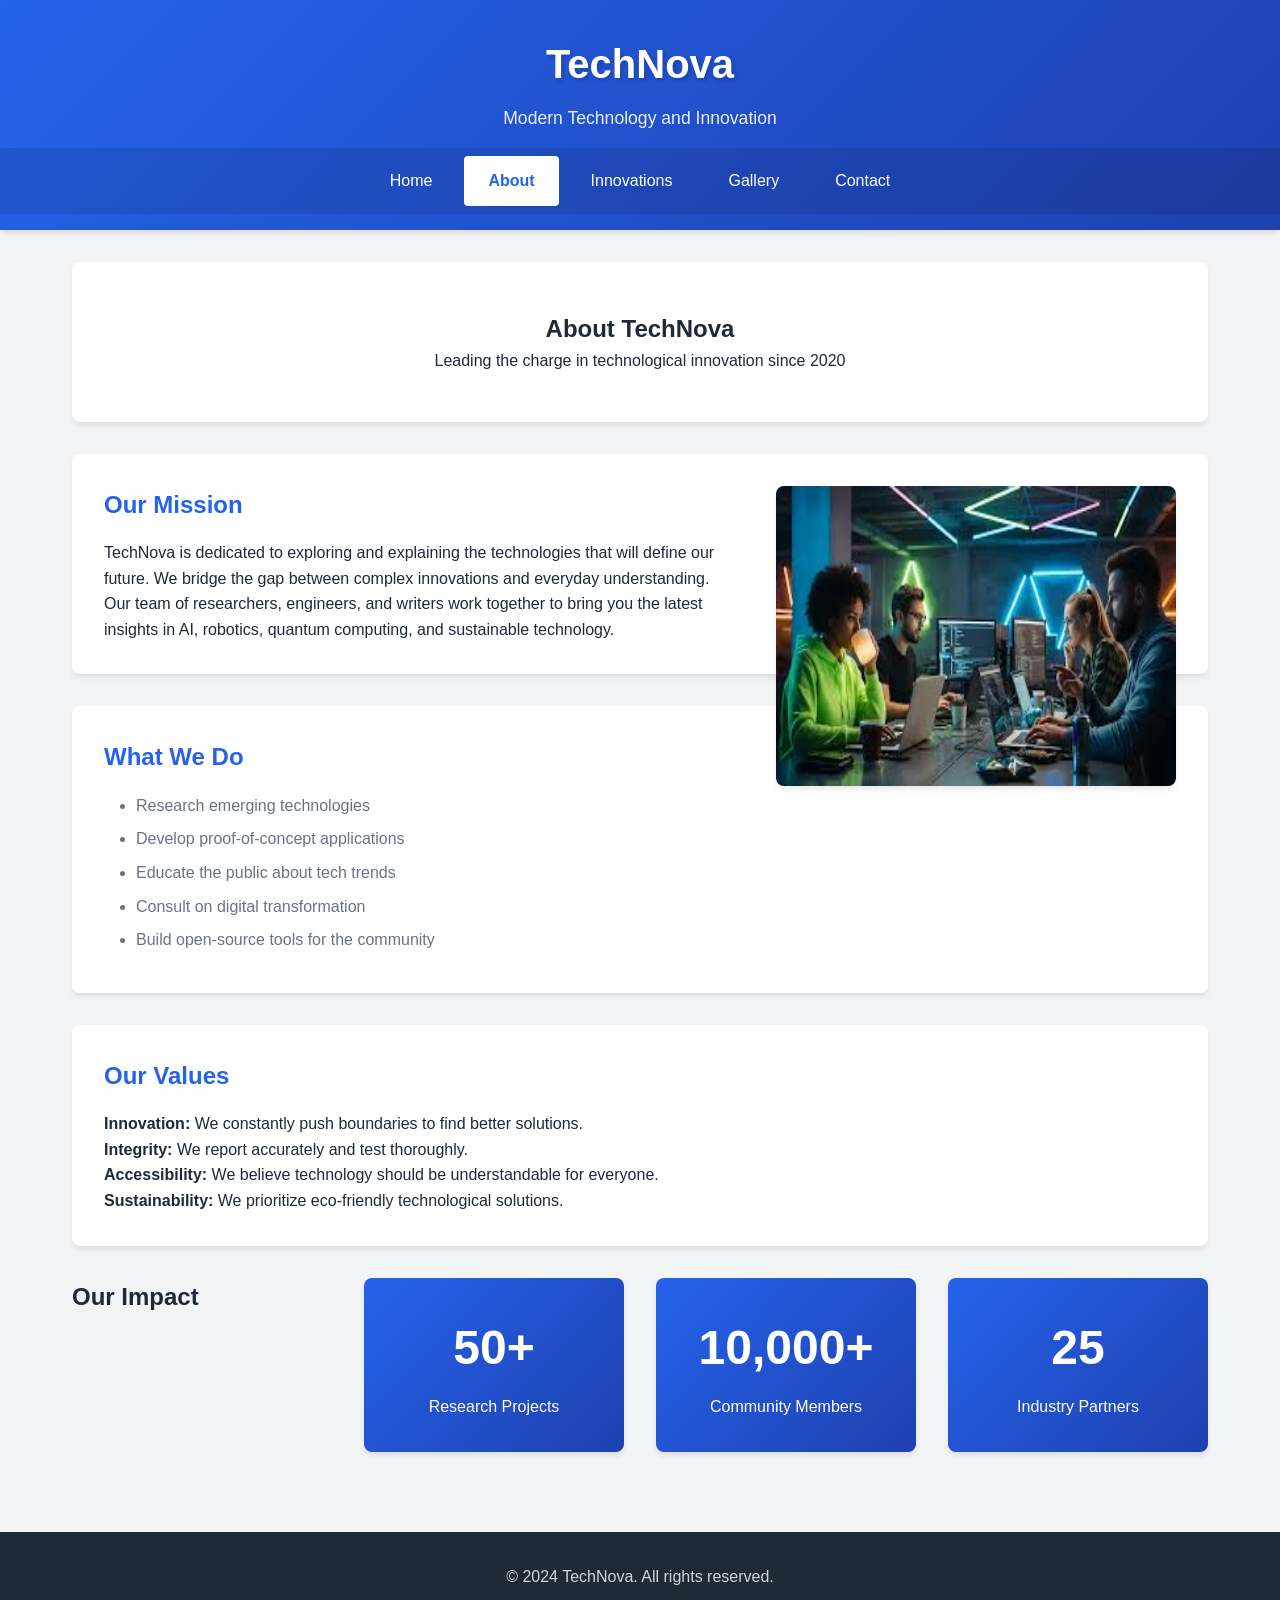
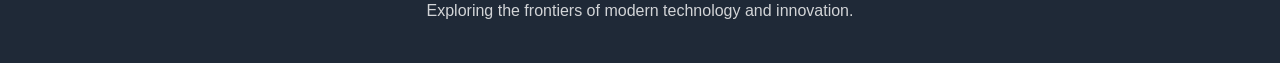
==== about.html @ d3b91794 "Assignment2" ====
<!DOCTYPE html>
<html lang="en">
<head>
    <meta charset="UTF-8">
    <meta name="viewport" content="width=device-width, initial-scale=1.0">
    <title>About Us | TechNova</title>
    <link rel="stylesheet" href="css/styles.css">
</head>
<body>
    <header>
        <div class="logo">
            <h1>TechNova</h1>
            <p>Modern Technology and Innovation</p>
        </div>
        
        <nav>
            <ul class="nav-menu">
                <li><a href="index.html">Home</a></li>
                <li><a href="about.html" class="active">About</a></li>
                <li><a href="services.html">Innovations</a></li>
                <li><a href="gallery.html">Gallery</a></li>
                <li><a href="contact.html">Contact</a></li>
            </ul>
        </nav>
    </header>

    <main>
        <section class="about-hero">
            <h2>About TechNova</h2>
            <p>Leading the charge in technological innovation since 2020</p>
        </section>

        <section class="about-content">
            <article>
                <img src="images/teams.jpeg" alt="TechNova team collaborating in modern office space" width="400" height="300" class="about-img">
                <h3>Our Mission</h3>
                <p>TechNova is dedicated to exploring and explaining the technologies that will define our future. We bridge the gap between complex innovations and everyday understanding.</p>
                <p>Our team of researchers, engineers, and writers work together to bring you the latest insights in AI, robotics, quantum computing, and sustainable technology.</p>
            </article>

            <article>
                <h3>What We Do</h3>
                <ul>
                    <li>Research emerging technologies</li>
                    <li>Develop proof-of-concept applications</li>
                    <li>Educate the public about tech trends</li>
                    <li>Consult on digital transformation</li>
                    <li>Build open-source tools for the community</li>
                </ul>
            </article>

            <article>
                <h3>Our Values</h3>
                <p><strong>Innovation:</strong> We constantly push boundaries to find better solutions.</p>
                <p><strong>Integrity:</strong> We report accurately and test thoroughly.</p>
                <p><strong>Accessibility:</strong> We believe technology should be understandable for everyone.</p>
                <p><strong>Sustainability:</strong> We prioritize eco-friendly technological solutions.</p>
            </article>
        </section>

        <section class="stats">
            <h2>Our Impact</h2>
            <div class="stat-item">
                <h4>50+</h4>
                <p>Research Projects</p>
            </div>
            <div class="stat-item">
                <h4>10,000+</h4>
                <p>Community Members</p>
            </div>
            <div class="stat-item">
                <h4>25</h4>
                <p>Industry Partners</p>
            </div>
        </section>
    </main>

    <footer>
        <p>&copy; 2024 TechNova. All rights reserved.</p>
        <p>Exploring the frontiers of modern technology and innovation.</p>
    </footer>
</body>
</html>
---- css/styles.css ----
/* ============================================
   STYLES.CSS - EXTERNAL STYLESHEET
   TechNova Website Styles
   ============================================ */

/* CSS Reset and Base Styles */
* {
    margin: 0;
    padding: 0;
    box-sizing: border-box;
}

/* Root variables for consistent theming */
:root {
    --primary-color: #2563eb;
    --secondary-color: #1e40af;
    --accent-color: #3b82f6;
    --text-dark: #1f2937;
    --text-light: #6b7280;
    --bg-light: #f3f4f6;
    --white: #ffffff;
    --shadow: 0 4px 6px -1px rgba(0, 0, 0, 0.1);
    --transition: all 0.3s ease;
}

/* Body and Typography */
body {
    font-family: 'Segoe UI', Tahoma, Geneva, Verdana, sans-serif;
    line-height: 1.6;
    color: var(--text-dark);
    background-color: var(--bg-light);
}

/* ============================================
   HEADER STYLES
   ============================================ */
header {
    background: linear-gradient(135deg, var(--primary-color), var(--secondary-color));
    color: var(--white);
    padding: 1rem 0;
    box-shadow: var(--shadow);
    position: sticky;
    top: 0;
    z-index: 100;
}

.logo {
    text-align: center;
    padding: 1rem;
}

.logo h1 {
    font-size: 2.5rem;
    margin-bottom: 0.5rem;
    text-shadow: 2px 2px 4px rgba(0,0,0,0.2);
}

.logo p {
    font-size: 1.1rem;
    opacity: 0.9;
}

/* ============================================
   NAVIGATION STYLES
   ============================================ */
nav {
    background-color: rgba(0,0,0,0.1);
    padding: 0.5rem;
}

.nav-menu {
    list-style: none;
    display: flex;
    justify-content: center;
    flex-wrap: wrap;
    gap: 0.5rem;
}

.nav-menu li {
    margin: 0;
}

.nav-menu a {
    display: block;
    color: var(--white);
    text-decoration: none;
    padding: 0.75rem 1.5rem;
    border-radius: 4px;
    transition: var(--transition);
    font-weight: 500;
}

/* Hover effects for navigation */
.nav-menu a:hover {
    background-color: rgba(255,255,255,0.2);
    transform: translateY(-2px);
    box-shadow: 0 2px 4px rgba(0,0,0,0.2);
}

/* Active page indicator */
.nav-menu a.active {
    background-color: var(--white);
    color: var(--primary-color);
    font-weight: bold;
}

/* ============================================
   MAIN CONTENT STYLES
   ============================================ */
main {
    max-width: 1200px;
    margin: 0 auto;
    padding: 2rem;
    min-height: calc(100vh - 300px);
}

/* Page headers */
.page-header {
    text-align: center;
    margin-bottom: 3rem;
    padding: 2rem;
    background: var(--white);
    border-radius: 8px;
    box-shadow: var(--shadow);
}

.page-header h2 {
    color: var(--primary-color);
    font-size: 2.5rem;
    margin-bottom: 0.5rem;
}

/* ============================================
   HOME PAGE SPECIFIC STYLES
   ============================================ */
.hero {
    background: linear-gradient(rgba(37, 99, 235, 0.9), rgba(30, 64, 175, 0.9)), url('../images/hero-bg.jpg');
    background-size: cover;
    background-position: center;
    color: var(--white);
    padding: 4rem 2rem;
    border-radius: 8px;
    text-align: center;
    margin-bottom: 3rem;
}

.hero h2 {
    font-size: 3rem;
    margin-bottom: 1rem;
}

.hero p {
    font-size: 1.25rem;
    margin-bottom: 2rem;
    max-width: 600px;
    margin-left: auto;
    margin-right: auto;
}

.btn {
    display: inline-block;
    background-color: var(--white);
    color: var(--primary-color);
    padding: 1rem 2rem;
    text-decoration: none;
    border-radius: 50px;
    font-weight: bold;
    transition: var(--transition);
    box-shadow: var(--shadow);
}

.btn:hover {
    transform: translateY(-3px);
    box-shadow: 0 10px 20px rgba(0,0,0,0.2);
}

/* Features section */
.features {
    display: grid;
    grid-template-columns: repeat(auto-fit, minmax(300px, 1fr));
    gap: 2rem;
    margin-bottom: 3rem;
}

.features h2 {
    grid-column: 1 / -1;
    text-align: center;
    color: var(--primary-color);
    font-size: 2rem;
    margin-bottom: 1rem;
}

.feature-card {
    background: var(--white);
    border-radius: 8px;
    overflow: hidden;
    box-shadow: var(--shadow);
    transition: var(--transition);
}

.feature-card:hover {
    transform: translateY(-5px);
    box-shadow: 0 10px 25px rgba(0,0,0,0.15);
}

.feature-card img {
    width: 100%;
    height: 200px;
    object-fit: cover;
}

.feature-card h3 {
    padding: 1rem;
    color: var(--primary-color);
}

.feature-card p {
    padding: 0 1rem 1rem;
    color: var(--text-light);
}

/* News section */
.news {
    background: var(--white);
    padding: 2rem;
    border-radius: 8px;
    box-shadow: var(--shadow);
}

.news h2 {
    color: var(--primary-color);
    margin-bottom: 1.5rem;
    border-bottom: 3px solid var(--accent-color);
    padding-bottom: 0.5rem;
    display: inline-block;
}

.news article {
    margin-bottom: 1.5rem;
    padding-left: 1rem;
    border-left: 4px solid var(--accent-color);
}

.news h3 {
    color: var(--text-dark);
    margin-bottom: 0.5rem;
}

/* ============================================
   ABOUT PAGE STYLES
   ============================================ */
.about-hero {
    background: var(--white);
    padding: 3rem;
    border-radius: 8px;
    text-align: center;
    margin-bottom: 2rem;
    box-shadow: var(--shadow);
}

.about-content article {
    background: var(--white);
    padding: 2rem;
    margin-bottom: 2rem;
    border-radius: 8px;
    box-shadow: var(--shadow);
}

.about-content h3 {
    color: var(--primary-color);
    margin-bottom: 1rem;
    font-size: 1.5rem;
}

.about-content ul {
    margin-left: 2rem;
    color: var(--text-light);
}

.about-content li {
    margin-bottom: 0.5rem;
}

.about-img {
    float: right;
    margin: 0 0 1rem 1rem;
    border-radius: 8px;
    box-shadow: var(--shadow);
}

.stats {
    display: grid;
    grid-template-columns: repeat(auto-fit, minmax(200px, 1fr));
    gap: 2rem;
    margin-top: 2rem;
}

.stat-item {
    background: linear-gradient(135deg, var(--primary-color), var(--secondary-color));
    color: var(--white);
    padding: 2rem;
    border-radius: 8px;
    text-align: center;
    box-shadow: var(--shadow);
}

.stat-item h4 {
    font-size: 3rem;
    margin-bottom: 0.5rem;
}

/* ============================================
   SERVICES/INNOVATIONS PAGE STYLES
   ============================================ */
.services-grid {
    display: grid;
    grid-template-columns: repeat(auto-fit, minmax(350px, 1fr));
    gap: 2rem;
    margin-bottom: 3rem;
}

.service-card {
    background: var(--white);
    border-radius: 8px;
    overflow: hidden;
    box-shadow: var(--shadow);
    transition: var(--transition);
    display: flex;
    flex-direction: column;
}

.service-card:hover {
    transform: scale(1.02);
    box-shadow: 0 15px 30px rgba(0,0,0,0.2);
}

.service-card img {
    width: 100%;
    height: 250px;
    object-fit: cover;
}

.service-card h3 {
    padding: 1.5rem 1.5rem 0.5rem;
    color: var(--primary-color);
    font-size: 1.5rem;
}

.service-card p {
    padding: 0 1.5rem;
    color: var(--text-light);
    flex-grow: 1;
}

.service-card ul {
    padding: 1rem 1.5rem 1.5rem 3rem;
    color: var(--text-light);
}

.service-card li {
    margin-bottom: 0.25rem;
}

.tech-stack {
    background: var(--white);
    padding: 2rem;
    border-radius: 8px;
    text-align: center;
    box-shadow: var(--shadow);
}

.tech-stack h2 {
    color: var(--primary-color);
    margin-bottom: 1rem;
}

.tech-stack p {
    color: var(--text-light);
    font-family: monospace;
    font-size: 1.1rem;
    line-height: 2;
}

/* ============================================
   GALLERY PAGE STYLES
   ============================================ */
.gallery-grid {
    display: grid;
    grid-template-columns: repeat(auto-fit, minmax(300px, 1fr));
    gap: 2rem;
    margin-bottom: 3rem;
}

.gallery-grid h3 {
    grid-column: 1 / -1;
    text-align: center;
    color: var(--primary-color);
    font-size: 2rem;
    margin-bottom: 1rem;
}

.gallery-item {
    background: var(--white);
    border-radius: 8px;
    overflow: hidden;
    box-shadow: var(--shadow);
    transition: var(--transition);
    position: relative;
}

.gallery-item:hover {
    transform: scale(1.05);
    z-index: 10;
}

.gallery-item img {
    width: 100%;
    height: 300px;
    object-fit: cover;
    display: block;
}

.gallery-item p {
    padding: 1rem;
    text-align: center;
    background: var(--primary-color);
    color: var(--white);
    font-weight: 500;
}

/* Video section */
.video-section {
    background: var(--white);
    padding: 2rem;
    border-radius: 8px;
    box-shadow: var(--shadow);
    text-align: center;
}

.video-section h3 {
    color: var(--primary-color);
    margin-bottom: 1.5rem;
}

.video-container {
    position: relative;
    padding-bottom: 56.25%; /* 16:9 aspect ratio */
    height: 0;
    overflow: hidden;
    max-width: 100%;
    background: #000;
    border-radius: 8px;
}

.video-container iframe,
.video-container video {
    position: absolute;
    top: 0;
    left: 0;
    width: 100%;
    height: 100%;
    border: none;
}

/* ============================================
   CONTACT PAGE STYLES
   ============================================ */
.contact-container {
    display: grid;
    grid-template-columns: 1fr 1fr;
    gap: 3rem;
    margin-bottom: 3rem;
}

.contact-info,
.contact-form-wrapper {
    background: var(--white);
    padding: 2rem;
    border-radius: 8px;
    box-shadow: var(--shadow);
}

.contact-info h3,
.contact-form-wrapper h3 {
    color: var(--primary-color);
    margin-bottom: 1.5rem;
    font-size: 1.5rem;
}

.contact-info img {
    width: 100%;
    border-radius: 8px;
    margin-bottom: 1.5rem;
}

.contact-info p {
    margin-bottom: 0.75rem;
    color: var(--text-light);
}

/* Contact Form Styles */
.form-group {
    margin-bottom: 1.5rem;
}

.form-group label {
    display: block;
    margin-bottom: 0.5rem;
    color: var(--text-dark);
    font-weight: 500;
}

.form-group input,
.form-group textarea {
    width: 100%;
    padding: 0.75rem;
    border: 2px solid #e5e7eb;
    border-radius: 4px;
    font-family: inherit;
    font-size: 1rem;
    transition: var(--transition);
}

.form-group input:focus,
.form-group textarea:focus {
    outline: none;
    border-color: var(--primary-color);
    box-shadow: 0 0 0 3px rgba(37, 99, 235, 0.1);
}

.submit-btn {
    background: linear-gradient(135deg, var(--primary-color), var(--secondary-color));
    color: var(--white);
    padding: 1rem 2rem;
    border: none;
    border-radius: 4px;
    font-size: 1rem;
    font-weight: bold;
    cursor: pointer;
    transition: var(--transition);
    width: 100%;
}

.submit-btn:hover {
    transform: translateY(-2px);
    box-shadow: 0 4px 12px rgba(37, 99, 235, 0.4);
}

/* Audio section */
.audio-section {
    background: var(--white);
    padding: 2rem;
    border-radius: 8px;
    box-shadow: var(--shadow);
    margin-bottom: 3rem;
    text-align: center;
}

.audio-section h3 {
    color: var(--primary-color);
    margin-bottom: 1.5rem;
}

.audio-section img {
    border-radius: 8px;
    margin-bottom: 1rem;
}

audio {
    width: 100%;
    max-width: 500px;
    margin: 1rem 0;
}

/* Map section */
.map-section {
    background: var(--white);
    padding: 2rem;
    border-radius: 8px;
    box-shadow: var(--shadow);
    text-align: center;
}

.map-section h3 {
    color: var(--primary-color);
    margin-bottom: 1.5rem;
}

.map-placeholder img {
    width: 100%;
    max-width: 600px;
    border-radius: 8px;
    box-shadow: var(--shadow);
}

/* ============================================
   FOOTER STYLES
   ============================================ */
footer {
    background: var(--text-dark);
    color: var(--white);
    text-align: center;
    padding: 2rem;
    margin-top: 3rem;
}

footer p {
    margin-bottom: 0.5rem;
    opacity: 0.8;
}

/* ============================================
   RESPONSIVE DESIGN - MEDIA QUERIES
   ============================================ */

/* Tablet devices (768px and below) */
@media screen and (max-width: 768px) {
    .logo h1 {
        font-size: 2rem;
    }
    
    .nav-menu {
        flex-direction: column;
        align-items: center;
    }
    
    .nav-menu a {
        width: 200px;
        text-align: center;
    }
    
    .hero h2 {
        font-size: 2rem;
    }
    
    .hero p {
        font-size: 1rem;
    }
    
    .about-img {
        float: none;
        display: block;
        margin: 0 auto 1rem;
        width: 100%;
        max-width: 400px;
    }
    
    .contact-container {
        grid-template-columns: 1fr;
    }
    
    .services-grid {
        grid-template-columns: 1fr;
    }
}

/* Mobile devices (480px and below) */
@media screen and (max-width: 480px) {
    main {
        padding: 1rem;
    }
    
    .logo h1 {
        font-size: 1.5rem;
    }
    
    .logo p {
        font-size: 0.9rem;
    }
    
    .hero {
        padding: 2rem 1rem;
    }
    
    .hero h2 {
        font-size: 1.5rem;
    }
    
    .page-header h2 {
        font-size: 1.75rem;
    }
    
    .features,
    .gallery-grid {
        grid-template-columns: 1fr;
    }
    
    .stats {
        grid-template-columns: 1fr;
    }
    
    .feature-card img,
    .gallery-item img {
        height: 200px;
    }
    
    .form-group input,
    .form-group textarea {
        font-size: 16px; /* Prevents zoom on iOS */
    }
}

/* Large desktop screens (1200px and above) */
@media screen and (min-width: 1200px) {
    .features {
        grid-template-columns: repeat(3, 1fr);
    }
    
    .services-grid {
        grid-template-columns: repeat(3, 1fr);
    }
}

/* Print styles */
@media print {
    header, footer, nav, .btn, .submit-btn {
        display: none;
    }
    
    main {
        max-width: 100%;
        padding: 0;
    }
    
    body {
        background: white;
        color: black;
    }
}

/* ============================================
   UTILITY CLASSES
   ============================================ */
.clearfix::after {
    content: "";
    display: table;
    clear: both;
}

.text-center {
    text-align: center;
}

.mt-2 {
    margin-top: 2rem;
}

.mb-2 {
    margin-bottom: 2rem;
}
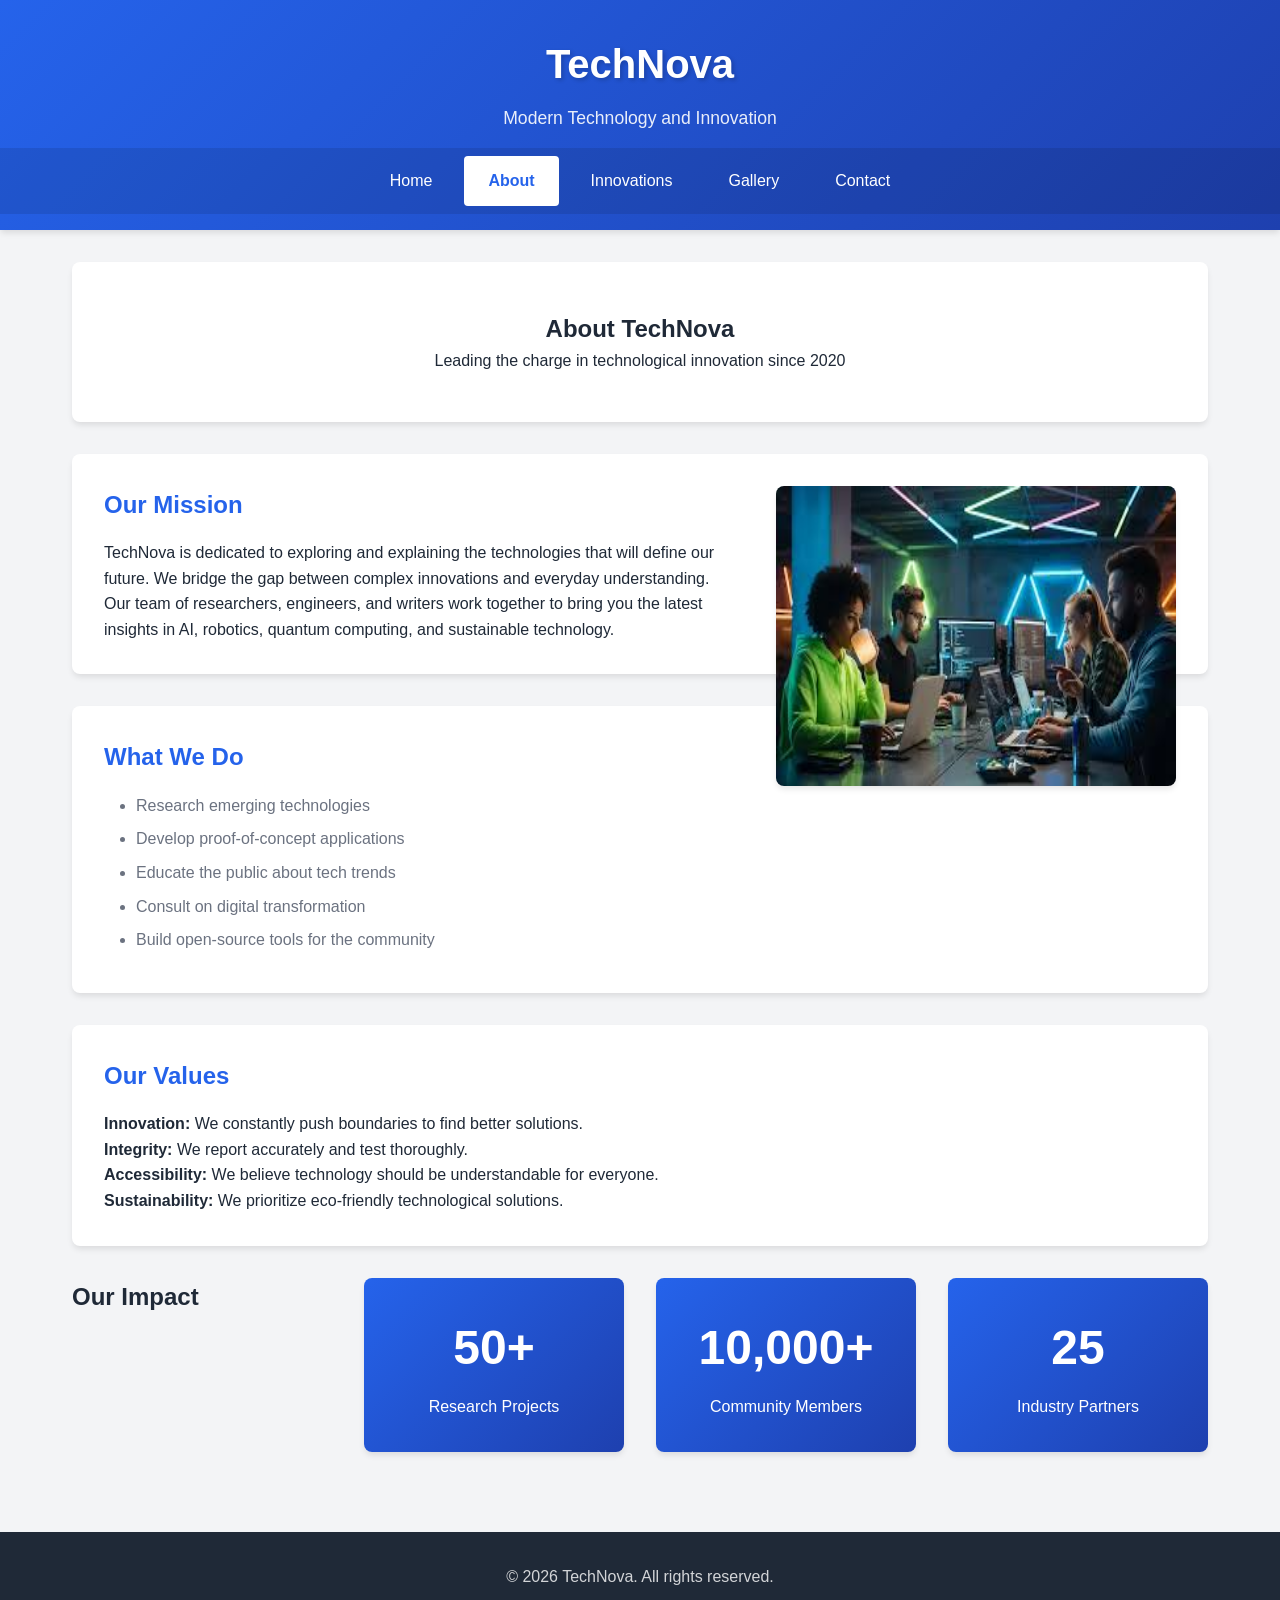
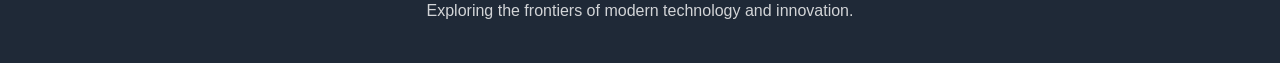
==== commit bf4aa10d: "js added" ====
--- a/about.html
+++ b/about.html
@@ -5,6 +5,7 @@
     <meta name="viewport" content="width=device-width, initial-scale=1.0">
     <title>About Us | TechNova</title>
     <link rel="stylesheet" href="css/styles.css">
+    
 </head>
 <body>
     <header>
@@ -76,8 +77,10 @@
     </main>
 
     <footer>
-        <p>&copy; 2024 TechNova. All rights reserved.</p>
+        <p>&copy; 2026 TechNova. All rights reserved.</p>
         <p>Exploring the frontiers of modern technology and innovation.</p>
+
     </footer>
+    <script src="/js/script.js"></script>
 </body>
 </html>
--- a/css/styles.css
+++ b/css/styles.css
@@ -1,9 +1,4 @@
-/* ============================================
-   STYLES.CSS - EXTERNAL STYLESHEET
-   TechNova Website Styles
-   ============================================ */
-
-/* CSS Reset and Base Styles */
+
 * {
     margin: 0;
     padding: 0;
@@ -23,7 +18,7 @@
     --transition: all 0.3s ease;
 }
 
-/* Body and Typography */
+/* Body*/
 body {
     font-family: 'Segoe UI', Tahoma, Geneva, Verdana, sans-serif;
     line-height: 1.6;
@@ -31,9 +26,12 @@
     background-color: var(--bg-light);
 }
 
-/* ============================================
-   HEADER STYLES
-   ============================================ */
+/* HEADER STYLES */
+
+
+
+
+
 header {
     background: linear-gradient(135deg, var(--primary-color), var(--secondary-color));
     color: var(--white);
@@ -41,7 +39,13 @@
     box-shadow: var(--shadow);
     position: sticky;
     top: 0;
-    z-index: 100;
+    z-index: 1000;
+    transition: transform 0.3s ease;
+}
+
+/* Hide navbar when scrolling down */
+.header-hidden{
+    transform: translateY(-100%);
 }
 
 .logo {
@@ -60,9 +64,9 @@
     opacity: 0.9;
 }
 
-/* ============================================
+/* 
    NAVIGATION STYLES
-   ============================================ */
+    */
 nav {
     background-color: rgba(0,0,0,0.1);
     padding: 0.5rem;
@@ -104,9 +108,12 @@
     font-weight: bold;
 }
 
-/* ============================================
+
+
+
+/* 
    MAIN CONTENT STYLES
-   ============================================ */
+    */
 main {
     max-width: 1200px;
     margin: 0 auto;
@@ -130,9 +137,9 @@
     margin-bottom: 0.5rem;
 }
 
-/* ============================================
+/* 
    HOME PAGE SPECIFIC STYLES
-   ============================================ */
+    */
 .hero {
     background: linear-gradient(rgba(37, 99, 235, 0.9), rgba(30, 64, 175, 0.9)), url('../images/hero-bg.jpg');
     background-size: cover;
@@ -246,9 +253,9 @@
     margin-bottom: 0.5rem;
 }
 
-/* ============================================
+/* 
    ABOUT PAGE STYLES
-   ============================================ */
+    */
 .about-hero {
     background: var(--white);
     padding: 3rem;
@@ -309,9 +316,9 @@
     margin-bottom: 0.5rem;
 }
 
-/* ============================================
+/* 
    SERVICES/INNOVATIONS PAGE STYLES
-   ============================================ */
+    */
 .services-grid {
     display: grid;
     grid-template-columns: repeat(auto-fit, minmax(350px, 1fr));
@@ -381,9 +388,7 @@
     line-height: 2;
 }
 
-/* ============================================
-   GALLERY PAGE STYLES
-   ============================================ */
+/*GALLERY PAGE STYLES*/
 .gallery-grid {
     display: grid;
     grid-template-columns: repeat(auto-fit, minmax(300px, 1fr));
@@ -462,9 +467,9 @@
     border: none;
 }
 
-/* ============================================
+/* 
    CONTACT PAGE STYLES
-   ============================================ */
+    */
 .contact-container {
     display: grid;
     grid-template-columns: 1fr 1fr;
@@ -593,9 +598,9 @@
     box-shadow: var(--shadow);
 }
 
-/* ============================================
+/* 
    FOOTER STYLES
-   ============================================ */
+    */
 footer {
     background: var(--text-dark);
     color: var(--white);
@@ -609,9 +614,9 @@
     opacity: 0.8;
 }
 
-/* ============================================
+/* 
    RESPONSIVE DESIGN - MEDIA QUERIES
-   ============================================ */
+    */
 
 /* Tablet devices (768px and below) */
 @media screen and (max-width: 768px) {
@@ -728,9 +733,9 @@
     }
 }
 
-/* ============================================
+/* 
    UTILITY CLASSES
-   ============================================ */
+    */
 .clearfix::after {
     content: "";
     display: table;
